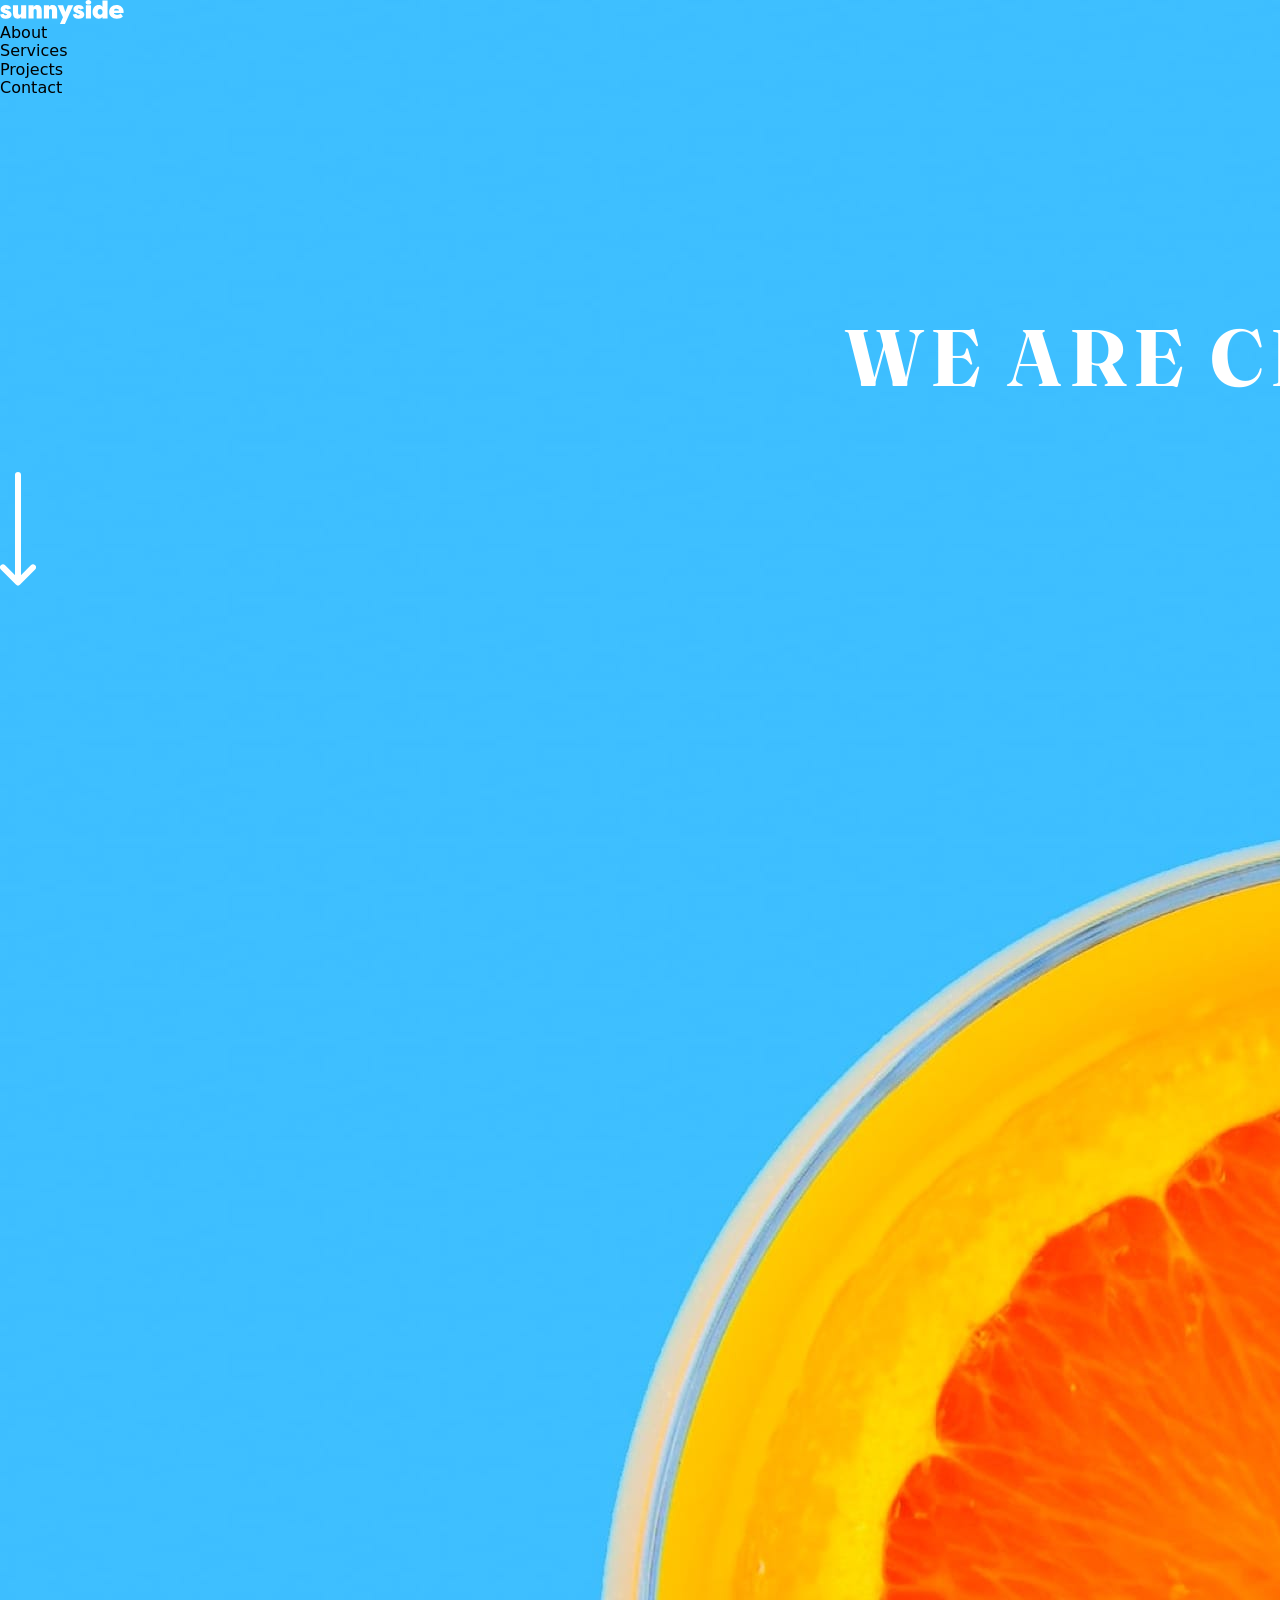
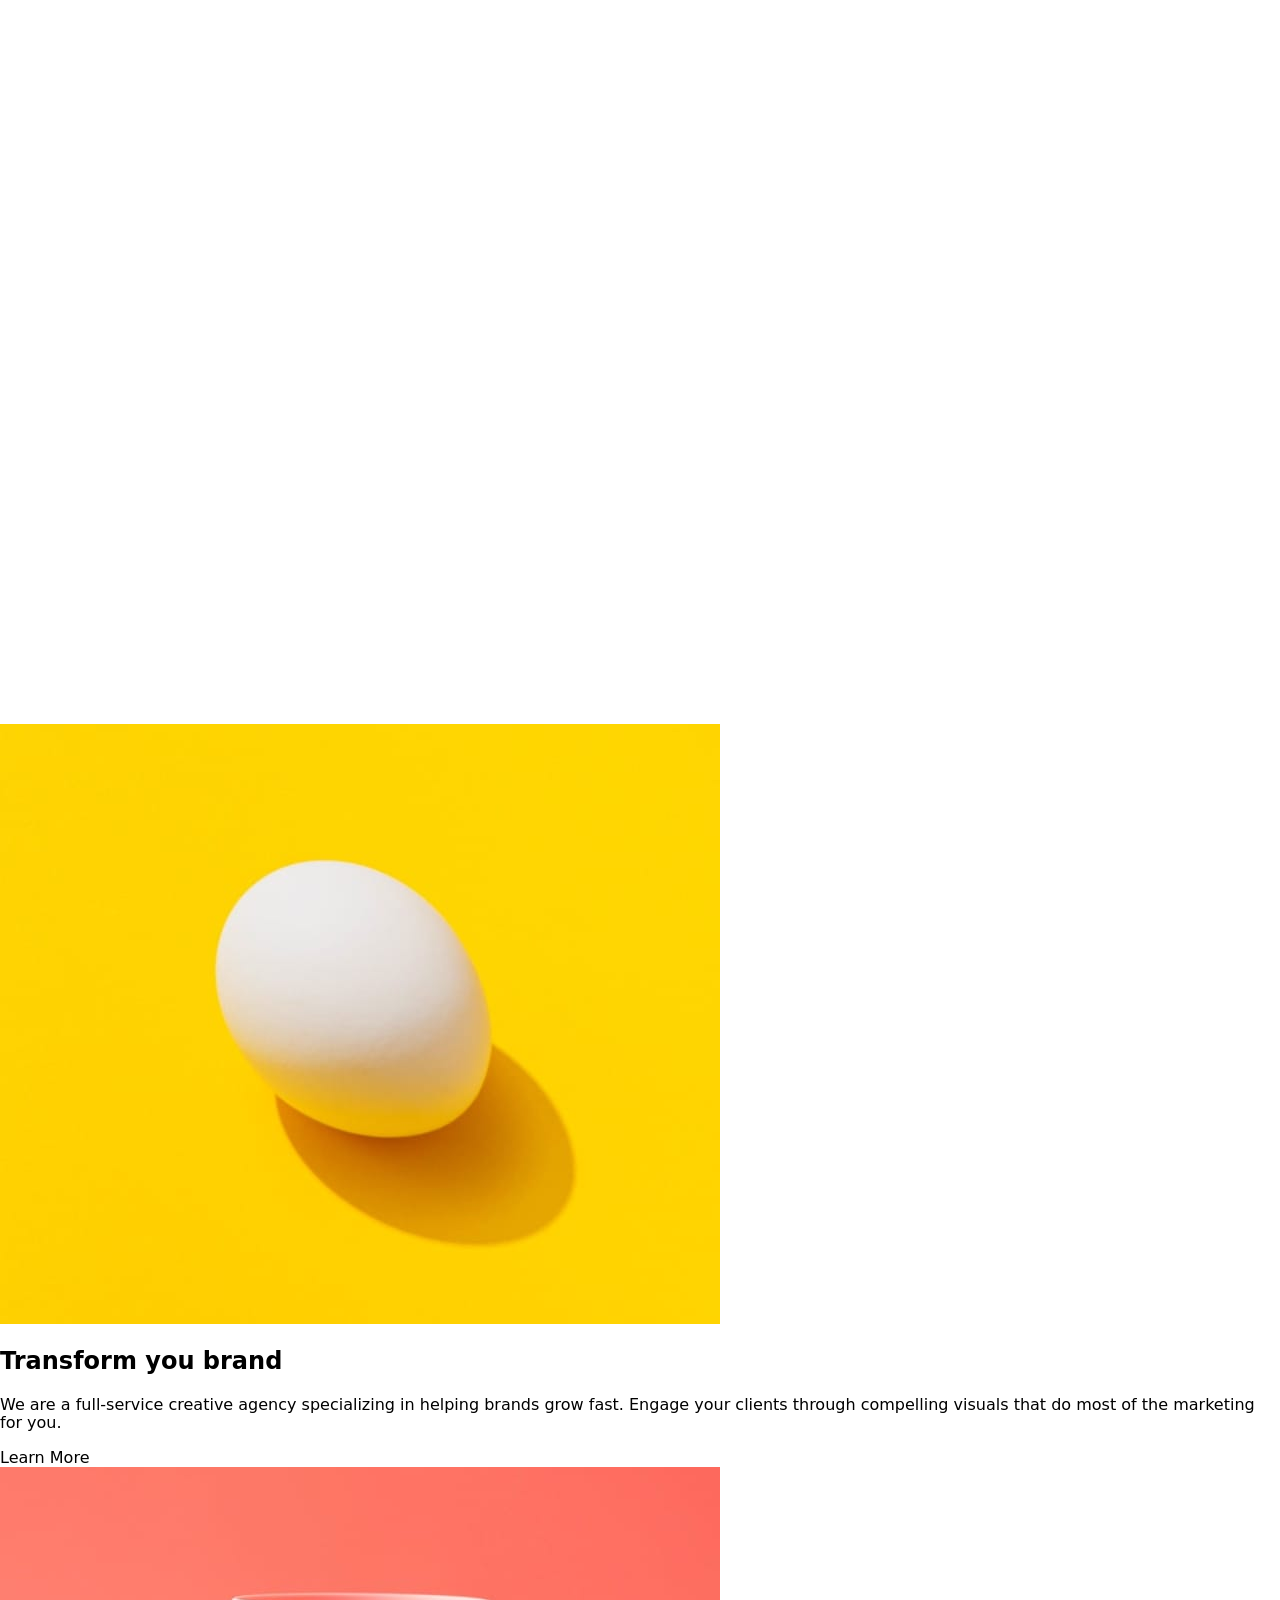
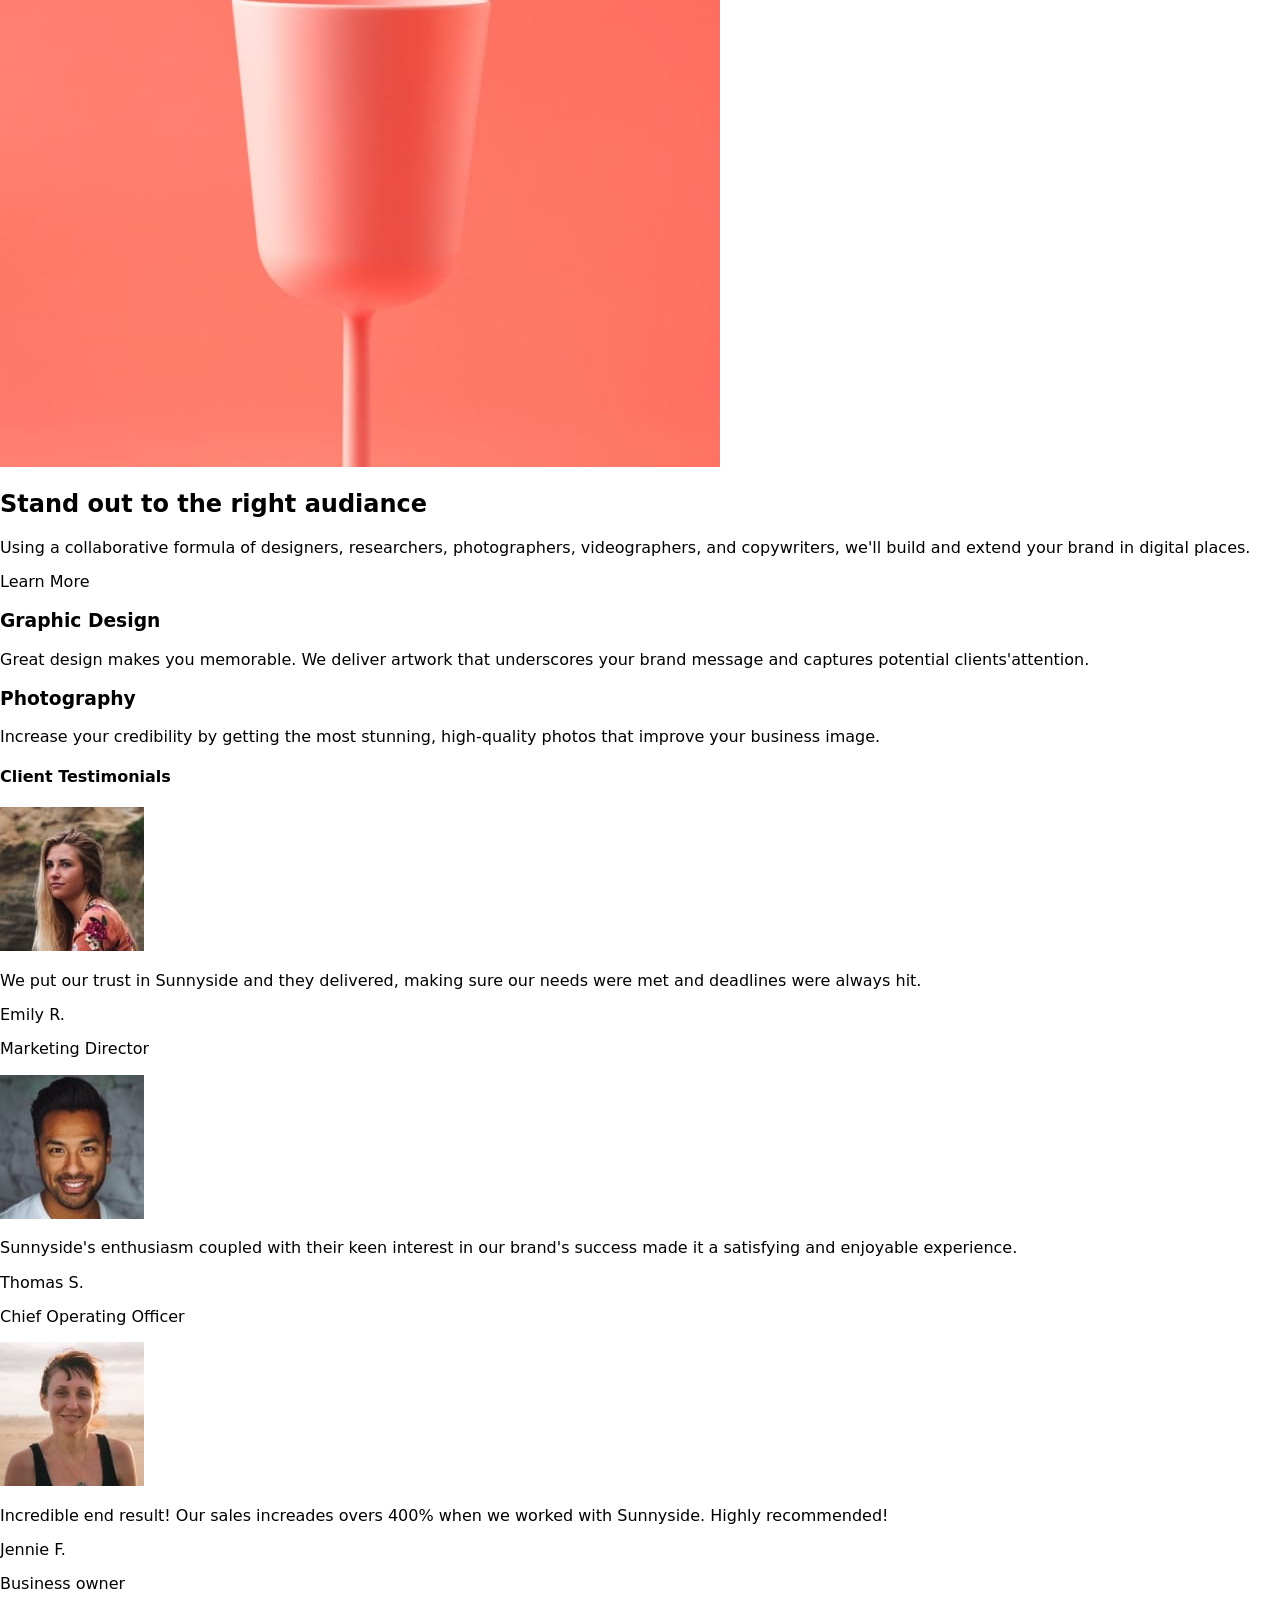
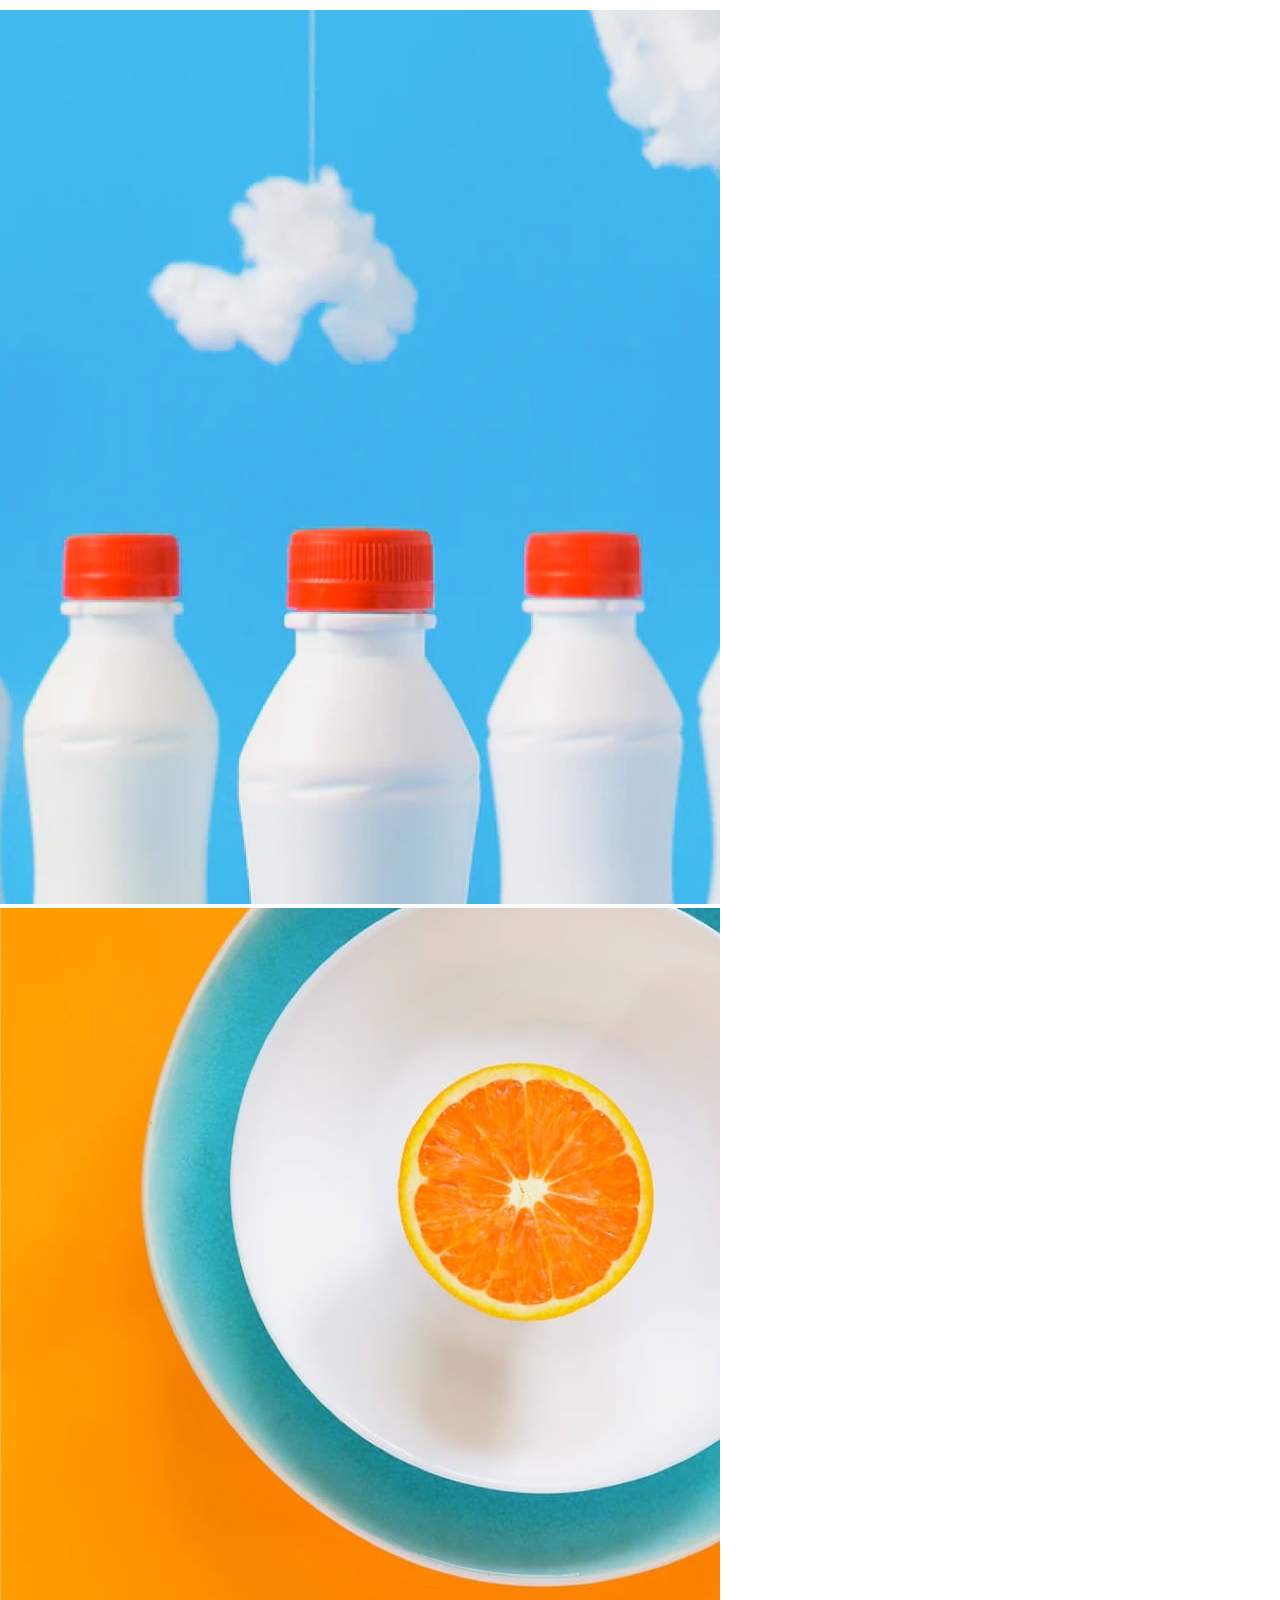
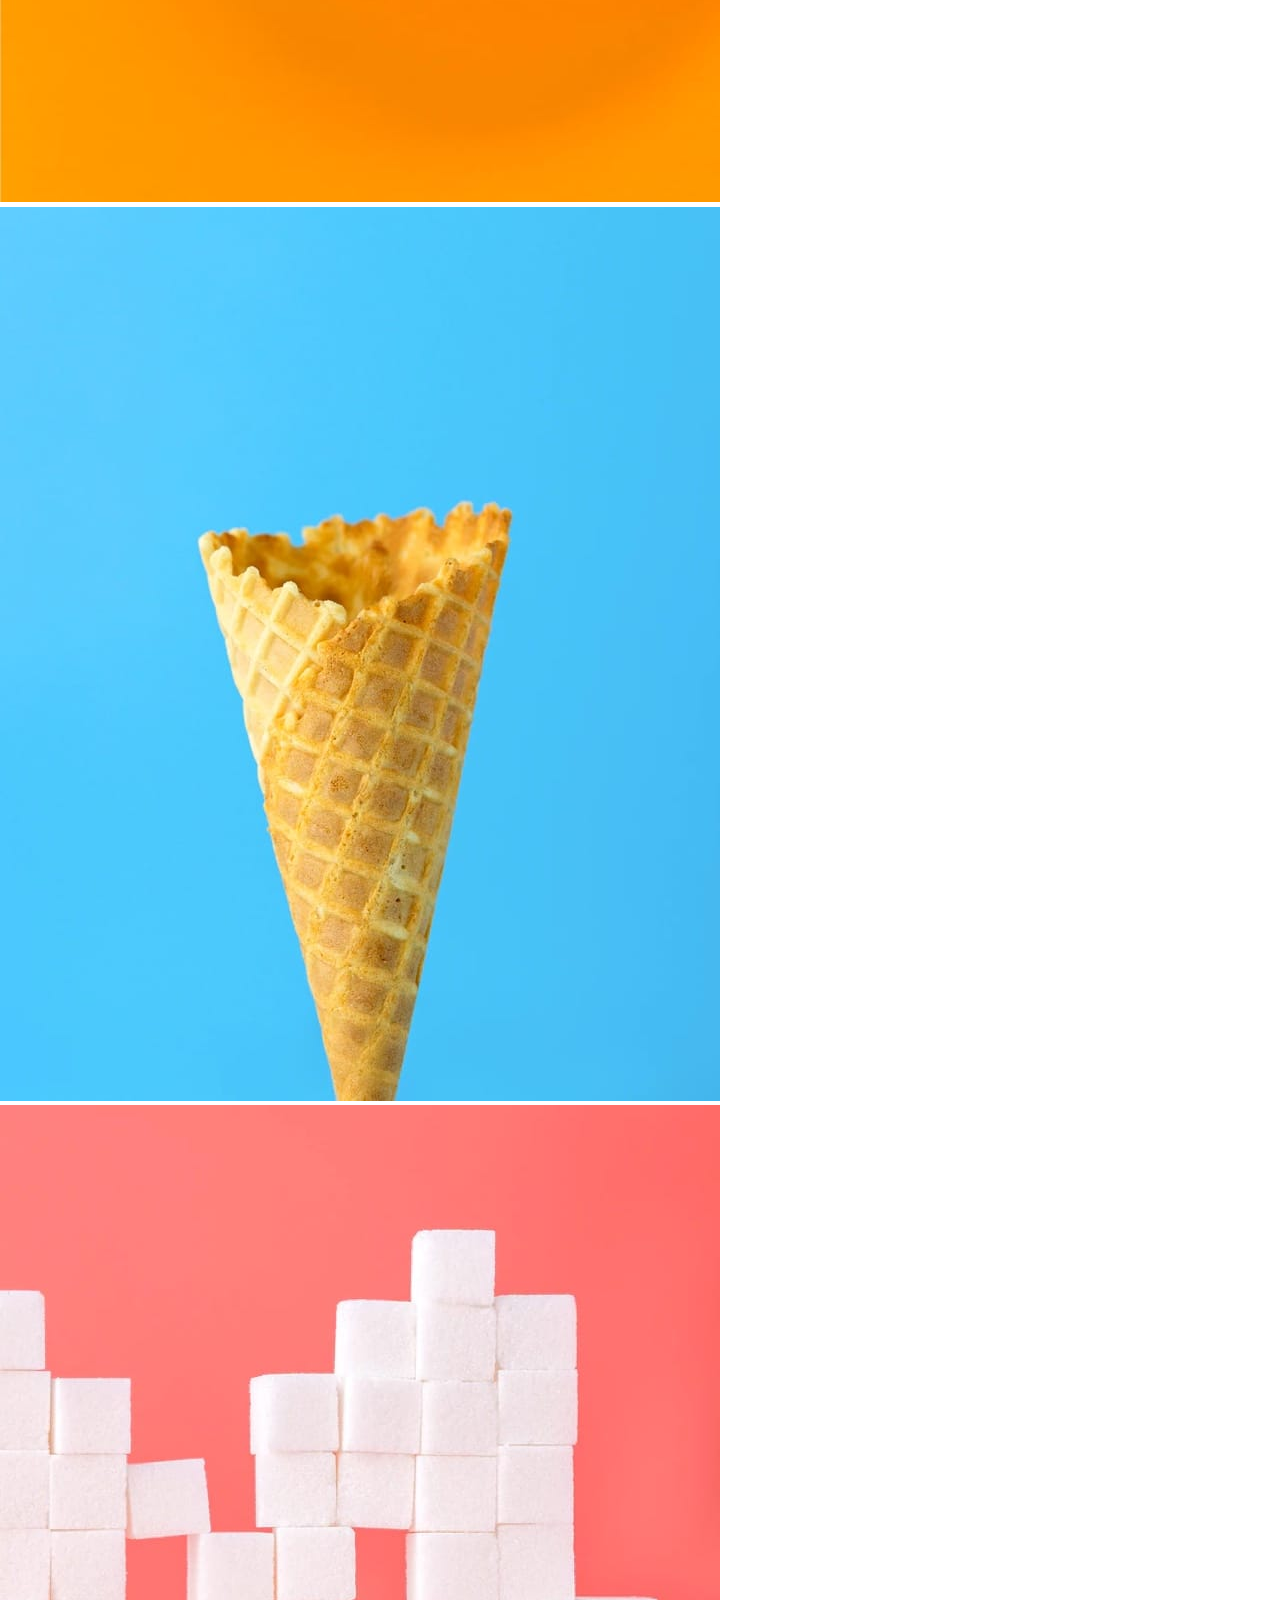
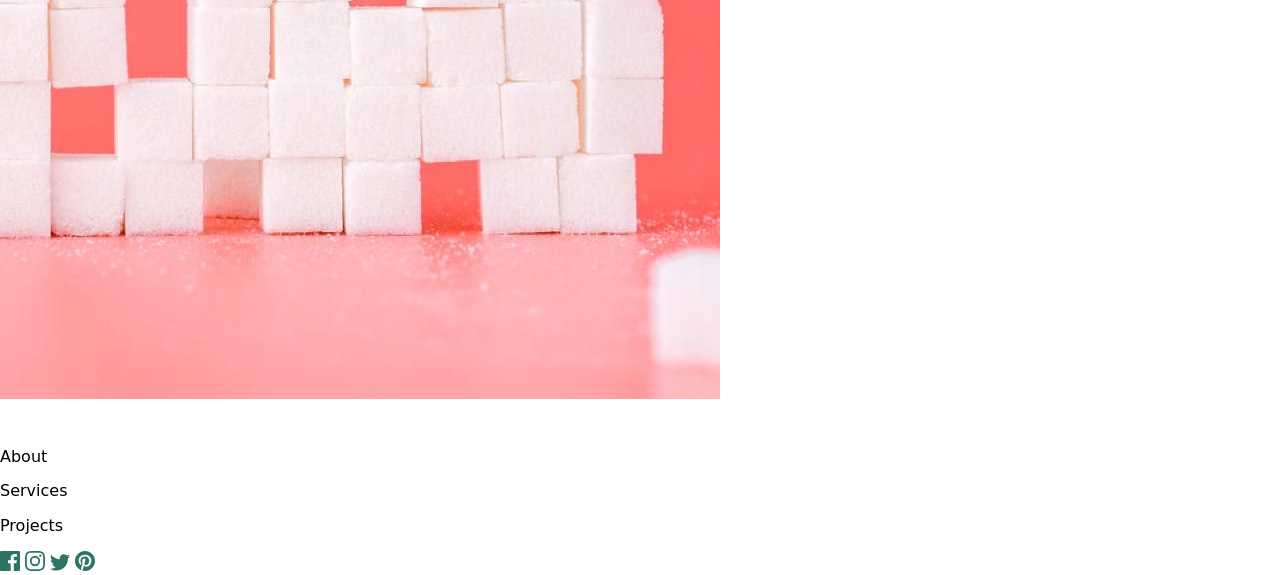
==== sunnyside.html @ bbc5a6a0 "pulling my hair" ====
<!DOCTYPE html>
<html lang="en">
    <head>
        <meta charset="UTF-8">
        <meta name="viewport" content="width=device-width, initial-scale=1.0">
        <title>Sunnyside-Agency</title>
        <link rel="stylesheet" type="text/css" href="/assets/style/scss/style.css">
        <style>
            @import url('https://fonts.googleapis.com/css2?family=Barlow&family=Fraunces:opsz,wght@9..144,900&display=swap');
        </style>  
    </head>
    <body>
        <header>
            <section class="nav">
                <article class="navbar">
                    <img class="brand" src="/ressources/images/logo.svg" alt="brand logo">
                    <div class="burgermenu">
                        <div class="about">About</div>
                        <div class="services">Services</div>
                        <div class="projects">Projects</div>
                        <div class="contact">Contact</div>
                    </div>
                </article>
            </section>
            <section class="intro">
                <h1 class="title">We are creatives</h1>
                <img class="arrow" src="/ressources/images/icons/icon-arrow-down.svg">
            </section>
        </header>
        <section class="informations">
            <article class="egg">
                <img src="/ressources/images/photos/image-transform.jpg">
            </article>
            <article class="transform">
                <h2>Transform you brand</h2>
                <p class="explain">
                    We are a full-service creative agency specializing in helping brands grow fast. Engage your clients through compelling visuals that do most of the marketing for you.
                </p>
                <article class="Learn">Learn More</article>
            </article>
            <article class="glass">
                <img src="/ressources/images/photos/image-stand-out.jpg">
            </article>
            <article class="stand-out">
                <h2>Stand out to the right audiance</h2>
                <p class="explain">
                    Using a collaborative formula of designers, researchers, photographers, videographers, and copywriters, we'll build and extend your brand in digital places.
                </p>
                <article class="Learn">Learn More</article>
            </article>
            <article class="Graphic">
                <h3>Graphic Design</h3>
                <p class="info">
                    Great design makes you memorable. We deliver artwork that underscores your brand message and captures potential clients'attention.
                </p>
            </article>
            <article class="photography">
                <h3>Photography</h3>
                <p class="info">
                    Increase your credibility by getting the most stunning, high-quality photos that improve your business image.
                </p>
            </article>
        </section>
        <section class="testimonials">
            <h4>Client Testimonials</h4>
            <article class="people">
                <article class="Emily">
                    <img src="/ressources/images/people/image-emily.jpg">
                    <p class="review">
                        We put our trust in Sunnyside and they delivered, making sure our needs were met and deadlines were always hit.
                    </p>
                    <p class="name">Emily R.</p>
                    <p class="job">Marketing Director</p>
                </article>
                <article class="Thomas">
                    <img src="/ressources/images/people/image-thomas.jpg">
                    <p class="review">
                        Sunnyside's enthusiasm coupled with their keen interest in our brand's success made it a satisfying and enjoyable experience.
                    </p>
                    <p class="name">Thomas S.</p>
                    <p class="job">Chief Operating Officer</p>
                </article>
                <article class="Jennie">
                    <img src="/ressources/images/people/image-jennie.jpg">
                    <p class="review">
                        Incredible end result! Our sales increades overs 400% when we worked with Sunnyside. Highly recommended!
                    </p>
                    <p class="name">Jennie F.</p>
                    <p class="job">Business owner</p>
                </article>
            </article>
        </section>
        <section class="images">
            <img src="/ressources/images/photos/image-gallery-milkbottles.jpg">
            <img src="/ressources/images/photos/image-gallery-orange.jpg">
            <img src="/ressources/images/photos/image-gallery-cone.jpg">
            <img src="/ressources/images/photos/image-gallery-sugarcubes.jpg">
        </section>
        <footer>
            <article class="brand-foot">
                <img class="brand" src="/ressources/images/logo.svg">
                <article class="infos-foot">
                    <p>About</p>
                    <p>Services</p>
                    <p>Projects</p>
                </article>
                <article class="social-media">
                    <img src="/ressources/images/icons/icon-facebook.svg">
                    <img src="/ressources/images/icons/icon-instagram.svg">
                    <img src="/ressources/images/icons/icon-twitter.svg">
                    <img src="/ressources/images/icons/icon-pinterest.svg">
                </article>
            </article>
        </footer>
    </body>
</html>
---- assets/style/scss/style.css ----
/*! modern-normalize v2.0.0 | MIT License | https://github.com/sindresorhus/modern-normalize */
/*
Document
========
*/
/**
Use a better box model (opinionated).
*/
@import url("https://fonts.googleapis.com/css2?family=Barlow&family=Fraunces:opsz,wght@9..144,900&display=swap");
*,
::before,
::after {
  box-sizing: border-box;
}

html {
  /* Improve consistency of default fonts in all browsers. (https://github.com/sindresorhus/modern-normalize/issues/3) */
  font-family: system-ui, "Segoe UI", Roboto, Helvetica, Arial, sans-serif, "Apple Color Emoji", "Segoe UI Emoji";
  line-height: 1.15; /* 1. Correct the line height in all browsers. */
  -webkit-text-size-adjust: 100%; /* 2. Prevent adjustments of font size after orientation changes in iOS. */
  -moz-tab-size: 4; /* 3. Use a more readable tab size (opinionated). */
  -o-tab-size: 4;
     tab-size: 4; /* 3 */
}

/*
Sections
========
*/
body {
  margin: 0; /* Remove the margin in all browsers. */
}

/*
Grouping content
================
*/
/**
1. Add the correct height in Firefox.
2. Correct the inheritance of border color in Firefox. (https://bugzilla.mozilla.org/show_bug.cgi?id=190655)
*/
hr {
  height: 0; /* 1 */
  color: inherit; /* 2 */
}

/*
Text-level semantics
====================
*/
/**
Add the correct text decoration in Chrome, Edge, and Safari.
*/
abbr[title] {
  -webkit-text-decoration: underline dotted;
          text-decoration: underline dotted;
}

/**
Add the correct font weight in Edge and Safari.
*/
b,
strong {
  font-weight: bolder;
}

/**
1. Improve consistency of default fonts in all browsers. (https://github.com/sindresorhus/modern-normalize/issues/3)
2. Correct the odd 'em' font sizing in all browsers.
*/
code,
kbd,
samp,
pre {
  font-family: ui-monospace, SFMono-Regular, Consolas, "Liberation Mono", Menlo, monospace; /* 1 */
  font-size: 1em; /* 2 */
}

/**
Add the correct font size in all browsers.
*/
small {
  font-size: 80%;
}

/**
Prevent 'sub' and 'sup' elements from affecting the line height in all browsers.
*/
sub,
sup {
  font-size: 75%;
  line-height: 0;
  position: relative;
  vertical-align: baseline;
}

sub {
  bottom: -0.25em;
}

sup {
  top: -0.5em;
}

/*
Tabular data
============
*/
/**
1. Remove text indentation from table contents in Chrome and Safari. (https://bugs.chromium.org/p/chromium/issues/detail?id=999088, https://bugs.webkit.org/show_bug.cgi?id=201297)
2. Correct table border color inheritance in Chrome and Safari. (https://bugs.chromium.org/p/chromium/issues/detail?id=935729, https://bugs.webkit.org/show_bug.cgi?id=195016)
*/
table {
  text-indent: 0; /* 1 */
  border-color: inherit; /* 2 */
}

/*
Forms
=====
*/
/**
1. Change the font styles in all browsers.
2. Remove the margin in Firefox and Safari.
*/
button,
input,
optgroup,
select,
textarea {
  font-family: inherit; /* 1 */
  font-size: 100%; /* 1 */
  line-height: 1.15; /* 1 */
  margin: 0; /* 2 */
}

/**
Remove the inheritance of text transform in Edge and Firefox.
*/
button,
select {
  text-transform: none;
}

/**
Correct the inability to style clickable types in iOS and Safari.
*/
button,
[type=button],
[type=reset],
[type=submit] {
  -webkit-appearance: button;
     -moz-appearance: button;
          appearance: button;
}

/**
Remove the inner border and padding in Firefox.
*/
::-moz-focus-inner {
  border-style: none;
  padding: 0;
}

/**
Restore the focus styles unset by the previous rule.
*/
:-moz-focusring {
  outline: 1px dotted ButtonText;
}

/**
Remove the additional ':invalid' styles in Firefox.
See: https://github.com/mozilla/gecko-dev/blob/2f9eacd9d3d995c937b4251a5557d95d494c9be1/layout/style/res/forms.css#L728-L737
*/
:-moz-ui-invalid {
  box-shadow: none;
}

/**
Remove the padding so developers are not caught out when they zero out 'fieldset' elements in all browsers.
*/
legend {
  padding: 0;
}

/**
Add the correct vertical alignment in Chrome and Firefox.
*/
progress {
  vertical-align: baseline;
}

/**
Correct the cursor style of increment and decrement buttons in Safari.
*/
::-webkit-inner-spin-button,
::-webkit-outer-spin-button {
  height: auto;
}

/**
1. Correct the odd appearance in Chrome and Safari.
2. Correct the outline style in Safari.
*/
[type=search] {
  -webkit-appearance: textfield;
     -moz-appearance: textfield;
          appearance: textfield; /* 1 */
  outline-offset: -2px; /* 2 */
}

/**
Remove the inner padding in Chrome and Safari on macOS.
*/
::-webkit-search-decoration {
  -webkit-appearance: none;
}

/**
1. Correct the inability to style clickable types in iOS and Safari.
2. Change font properties to 'inherit' in Safari.
*/
::-webkit-file-upload-button {
  -webkit-appearance: button; /* 1 */
  font: inherit; /* 2 */
}

/*
Interactive
===========
*/
/*
Add the correct display in Chrome and Safari.
*/
summary {
  display: list-item;
}

.title {
  font-family: "Fraunces", serif;
  color: #FFF;
  font-size: 80px;
  font-size: normal;
  text-transform: uppercase;
  padding-top: 144px;
  font-weight: 900p;
  text-align: center;
  letter-spacing: 6.25px;
  line-height: normal;
}

@media screen and (max-width: 768px) {
  header {
    background: url("/ressources/images/photos/image-header.jpg") no-repeat center bottom, #3DBEFF;
    background-size: 1450px;
    height: 1000px;
    width: 768px;
  }
  header .navbar {
    display: grid;
    grid-template-columns: auto auto;
  }
  header .navbar img.brand {
    width: 250px;
    height: auto;
    margin-top: 32px;
    padding-left: 24px;
  }
  header .arrow {
    padding-left: 45%;
    height: 200px;
  }
}
@media only screen and (min-width: 768px) and (max-width: 2560px) {
  header {
    background: url("/ressources/images/photos/image-header.jpg");
    background-size: auto;
    background-repeat: no-repeat;
    width: 2560px;
    height: 2324px;
  }
  header .nav {
    display: grid;
    grid-template-columns: auto auto;
  }
  header .nav .navbar {
    display: grid;
    grid-template-columns: auto auto auto auto au;
  }
}/*# sourceMappingURL=style.css.map */
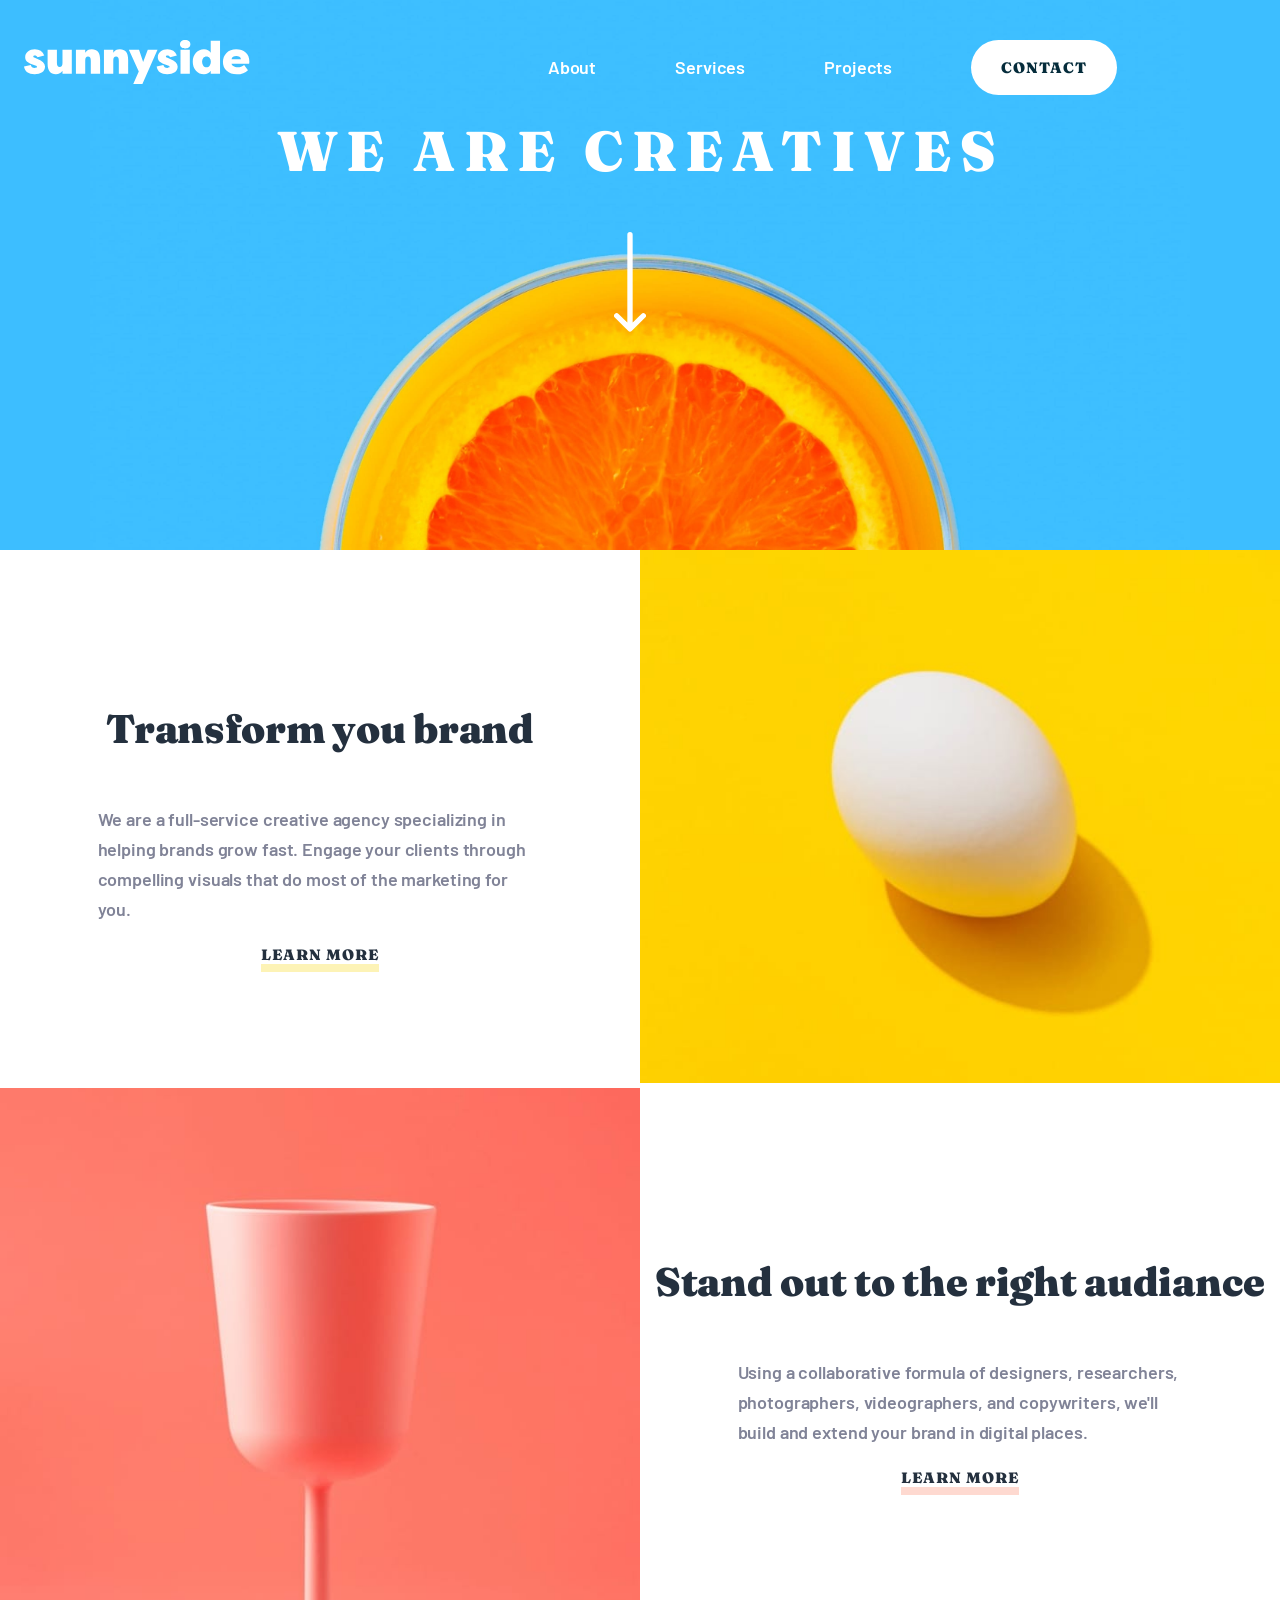
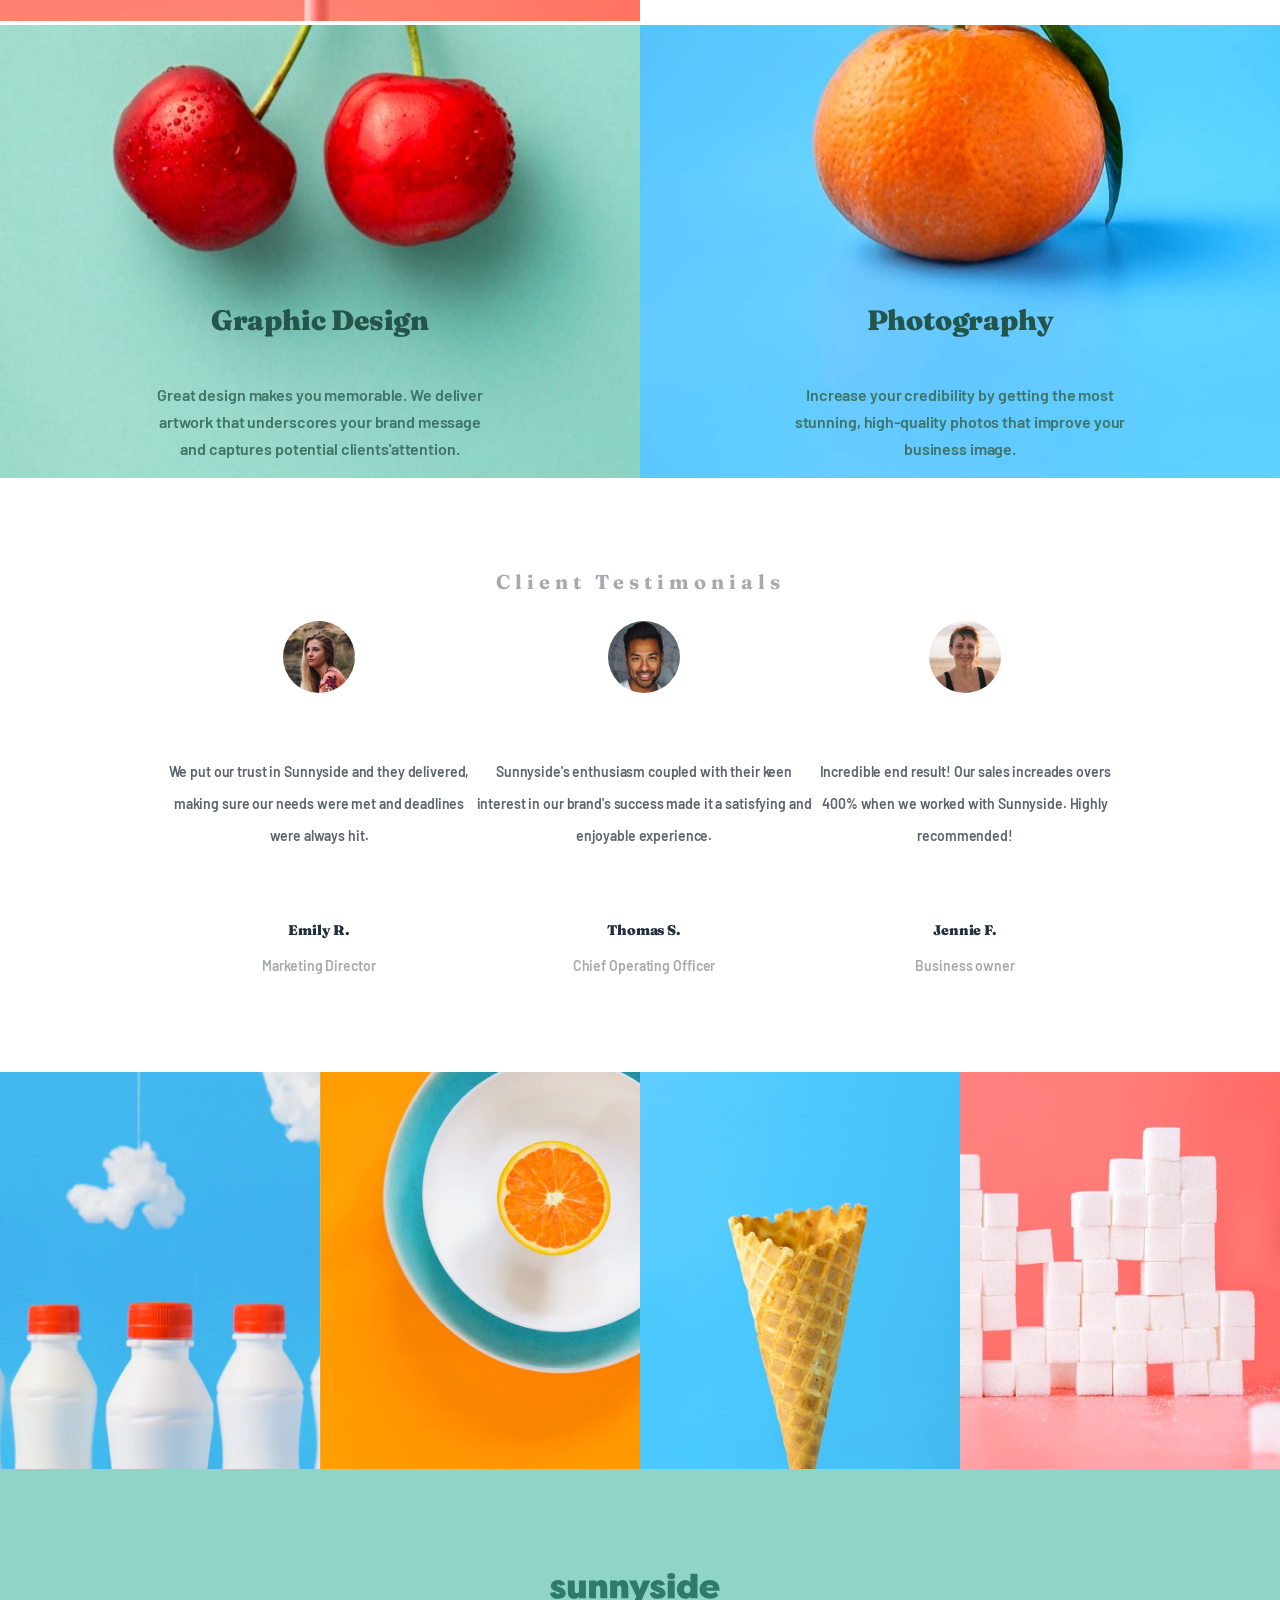
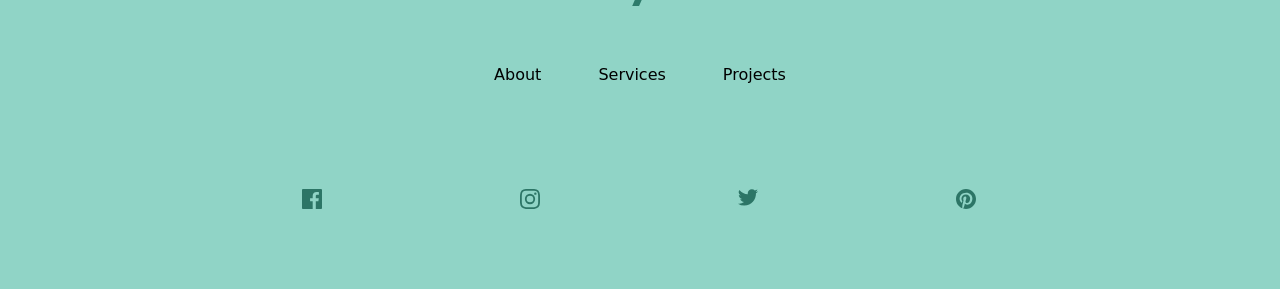
==== commit b648b8ff: "yolo" ====
--- a/sunnyside.html
+++ b/sunnyside.html
@@ -15,10 +15,10 @@
                 <article class="navbar">
                     <img class="brand" src="/ressources/images/logo.svg" alt="brand logo">
                     <div class="burgermenu">
-                        <div class="about">About</div>
-                        <div class="services">Services</div>
-                        <div class="projects">Projects</div>
-                        <div class="contact">Contact</div>
+                        <a href="#" class="menu">About</a>
+                        <a href="#" class="menu">Services</a>
+                        <a href="#" class="menu">Projects</a>
+                        <a href="#" class="menu_contact">Contact</a>
                     </div>
                 </article>
             </section>
@@ -29,43 +29,47 @@
         </header>
         <section class="informations">
             <article class="egg">
-                <img src="/ressources/images/photos/image-transform.jpg">
+                <img src="/ressources/images/photos/image-transform.jpg" width="100%">
             </article>
             <article class="transform">
                 <h2>Transform you brand</h2>
                 <p class="explain">
                     We are a full-service creative agency specializing in helping brands grow fast. Engage your clients through compelling visuals that do most of the marketing for you.
                 </p>
-                <article class="Learn">Learn More</article>
+                <a class="Learn-yellow" href="#">Learn More</a>
             </article>
             <article class="glass">
-                <img src="/ressources/images/photos/image-stand-out.jpg">
+                <img src="/ressources/images/photos/image-stand-out.jpg" width="100%">
             </article>
             <article class="stand-out">
                 <h2>Stand out to the right audiance</h2>
                 <p class="explain">
                     Using a collaborative formula of designers, researchers, photographers, videographers, and copywriters, we'll build and extend your brand in digital places.
                 </p>
-                <article class="Learn">Learn More</article>
+                <a class="Learn-pink" href="#">Learn More</a>
             </article>
             <article class="Graphic">
-                <h3>Graphic Design</h3>
-                <p class="info">
-                    Great design makes you memorable. We deliver artwork that underscores your brand message and captures potential clients'attention.
-                </p>
+                <div class="graphic">
+                    <h3 class="design">Graphic Design</h3>
+                    <p class="info">
+                        Great design makes you memorable. We deliver artwork that underscores your brand message and captures potential clients'attention.
+                    </p>
+                </div>
             </article>
             <article class="photography">
-                <h3>Photography</h3>
-                <p class="info">
-                    Increase your credibility by getting the most stunning, high-quality photos that improve your business image.
-                </p>
+                <div class="pics">
+                    <h3 class="photo">Photography</h3>
+                    <p class="info">
+                        Increase your credibility by getting the most stunning, high-quality photos that improve your business image.
+                    </p>
+                </div>
             </article>
         </section>
         <section class="testimonials">
             <h4>Client Testimonials</h4>
-            <article class="people">
+            <div class="people">
                 <article class="Emily">
-                    <img src="/ressources/images/people/image-emily.jpg">
+                    <img class="faces" src="/ressources/images/people/image-emily.jpg">
                     <p class="review">
                         We put our trust in Sunnyside and they delivered, making sure our needs were met and deadlines were always hit.
                     </p>
@@ -73,7 +77,7 @@
                     <p class="job">Marketing Director</p>
                 </article>
                 <article class="Thomas">
-                    <img src="/ressources/images/people/image-thomas.jpg">
+                    <img class="faces" src="/ressources/images/people/image-thomas.jpg">
                     <p class="review">
                         Sunnyside's enthusiasm coupled with their keen interest in our brand's success made it a satisfying and enjoyable experience.
                     </p>
@@ -81,34 +85,38 @@
                     <p class="job">Chief Operating Officer</p>
                 </article>
                 <article class="Jennie">
-                    <img src="/ressources/images/people/image-jennie.jpg">
+                    <img class="faces" src="/ressources/images/people/image-jennie.jpg">
                     <p class="review">
                         Incredible end result! Our sales increades overs 400% when we worked with Sunnyside. Highly recommended!
                     </p>
                     <p class="name">Jennie F.</p>
                     <p class="job">Business owner</p>
                 </article>
-            </article>
+            </div>
         </section>
         <section class="images">
-            <img src="/ressources/images/photos/image-gallery-milkbottles.jpg">
-            <img src="/ressources/images/photos/image-gallery-orange.jpg">
-            <img src="/ressources/images/photos/image-gallery-cone.jpg">
-            <img src="/ressources/images/photos/image-gallery-sugarcubes.jpg">
+            <img class="milk" src="/ressources/images/photos/image-gallery-milkbottles.jpg">
+            <img class="orange" src="/ressources/images/photos/image-gallery-orange.jpg">
+            <img class="cone" src="/ressources/images/photos/image-gallery-cone.jpg">
+            <img class="sugar" src="/ressources/images/photos/image-gallery-sugarcubes.jpg">
         </section>
         <footer>
             <article class="brand-foot">
                 <img class="brand" src="/ressources/images/logo.svg">
                 <article class="infos-foot">
-                    <p>About</p>
-                    <p>Services</p>
-                    <p>Projects</p>
+                    <div class="elements">
+                        <p class="abt">About</p>
+                        <p class="serv">Services</p>
+                        <p class="pjt">Projects</p>
+                    </div>
                 </article>
                 <article class="social-media">
-                    <img src="/ressources/images/icons/icon-facebook.svg">
-                    <img src="/ressources/images/icons/icon-instagram.svg">
-                    <img src="/ressources/images/icons/icon-twitter.svg">
-                    <img src="/ressources/images/icons/icon-pinterest.svg">
+                    <div class="logos">
+                        <img class="fb" src="/ressources/images/icons/icon-facebook.svg">
+                        <img class="ig" src="/ressources/images/icons/icon-instagram.svg">
+                        <img class="tw" src="/ressources/images/icons/icon-twitter.svg">
+                        <img class="pt" src="/ressources/images/icons/icon-pinterest.svg">
+                    </div>
                 </article>
             </article>
         </footer>
--- a/assets/style/scss/style.css
+++ b/assets/style/scss/style.css
@@ -237,29 +237,349 @@
   display: list-item;
 }
 
-.title {
-  font-family: "Fraunces", serif;
-  color: #FFF;
-  font-size: 80px;
-  font-size: normal;
-  text-transform: uppercase;
-  padding-top: 144px;
-  font-weight: 900p;
-  text-align: center;
-  letter-spacing: 6.25px;
-  line-height: normal;
-}
-
+@media screen and (max-width: 768px) {
+  .title {
+    font-family: "Fraunces", serif;
+    color: #FFF;
+    font-size: 80px;
+    font-size: normal;
+    text-transform: uppercase;
+    padding-top: 144px;
+    font-weight: 900p;
+    text-align: center;
+    letter-spacing: 6.25px;
+    line-height: normal;
+  }
+  h2 {
+    font-family: "Fraunces", serif;
+    color: black;
+    text-align: center;
+    font-size: 32px;
+    font-style: normal;
+    font-weight: 900;
+    line-height: normal;
+    letter-spacing: -0.229px;
+    width: 327px;
+  }
+  .explain {
+    color: #808397;
+    text-align: center;
+    font-family: "Barlow";
+    font-size: 18px;
+    font-size: normal;
+    font-weight: 600;
+    line-height: 30px;
+    letter-spacing: -0.129px;
+    width: 327px;
+  }
+  .Learn-pink {
+    color: #24303E;
+    font-family: "Fraunces", serif;
+    font-size: 15px;
+    font-style: normal;
+    font-weight: 900;
+    line-height: 25px; /* 166.667% */
+    letter-spacing: 1px;
+    text-transform: uppercase;
+    text-decoration: underline;
+    text-decoration-color: #FED9D0;
+    text-decoration-thickness: 8px;
+  }
+  .Learn-pink:hover {
+    text-transform: uppercase;
+    text-decoration: underline;
+    text-decoration-color: #FE7766;
+    text-decoration-thickness: 8px;
+  }
+  .Learn-yellow {
+    color: #24303E;
+    font-family: "Fraunces", serif;
+    font-size: 15px;
+    font-style: normal;
+    font-weight: 900;
+    line-height: 25px; /* 166.667% */
+    letter-spacing: 1px;
+    text-transform: uppercase;
+    text-decoration: underline;
+    text-decoration-color: #FDF3B6;
+    text-decoration-thickness: 8px;
+  }
+  .Learn-yellow:hover {
+    text-transform: uppercase;
+    text-decoration: underline;
+    text-decoration-color: #FAD400;
+    text-decoration-thickness: 8px;
+  }
+  Graphic h3 {
+    color: #24554A;
+    text-align: center;
+    font-family: "Fraunces", serif;
+    font-size: 28px;
+    font-style: normal;
+    font-weight: 900;
+    line-height: normal;
+    letter-spacing: -0.2px;
+  }
+  Graphic p.info {
+    color: #24554A;
+    text-align: center;
+    font-family: "Barlow";
+    font-size: 16px;
+    font-style: normal;
+    font-weight: 600;
+    line-height: 27px; /* 168.75% */
+    letter-spacing: -0.114px;
+  }
+  .photography h3 {
+    color: #052C3B;
+    text-align: center;
+    font-family: "Fraunces", serif;
+    font-size: 28px;
+    font-style: normal;
+    font-weight: 900;
+    line-height: normal;
+    letter-spacing: -0.2px;
+  }
+  .photography p.info {
+    color: #24554A;
+    text-align: center;
+    font-family: "Barlow";
+    font-size: 16px;
+    font-style: normal;
+    font-weight: 600;
+    line-height: 27px; /* 168.75% */
+    letter-spacing: -0.114px;
+  }
+  h4 {
+    color: #A7AAAD;
+    text-align: center;
+    font-family: "Fraunces", serif;
+    font-size: 24px;
+    font-style: normal;
+    font-weight: 900;
+    line-height: normal;
+    letter-spacing: 4px;
+  }
+  .review {
+    color: #5B636D;
+    text-align: center;
+    font-family: "Barlow";
+    font-size: 18px;
+    font-style: normal;
+    font-weight: 600;
+    line-height: 32px; /* 177.778% */
+    letter-spacing: -0.129px;
+  }
+  .name {
+    color: #24303E;
+    text-align: center;
+    font-family: "Fraunces", serif;
+    font-size: 18px;
+    font-style: normal;
+    font-weight: 900;
+    line-height: normal;
+    letter-spacing: -0.129px;
+  }
+  .job {
+    color: #A7AAAD;
+    text-align: center;
+    font-family: "Barlow";
+    font-size: 14px;
+    font-style: normal;
+    font-weight: 600;
+    line-height: 25px; /* 178.571% */
+    letter-spacing: -0.1px;
+  }
+  .elements {
+    color: #458D7E;
+    font-family: Barlow;
+    font-size: 18px;
+    font-style: normal;
+    font-weight: 600;
+    line-height: 25px; /* 138.889% */
+    letter-spacing: -0.129px;
+  }
+}
+@media only screen and (min-width: 768px) and (max-width: 2560px) {
+  .title {
+    color: #FFF;
+    text-align: center;
+    font-family: "Fraunces";
+    font-size: 56px;
+    font-style: normal;
+    font-weight: 900;
+    line-height: normal;
+    letter-spacing: 8.75px;
+    text-transform: uppercase;
+  }
+  .menu {
+    color: #FFF;
+    font-family: "Barlow";
+    font-size: 18px;
+    font-style: normal;
+    font-weight: 600;
+    line-height: 25px; /* 138.889% */
+    letter-spacing: -0.129px;
+    text-decoration: none;
+  }
+  .menu_contact {
+    background-color: white;
+    color: #052C3B;
+    text-decoration: none;
+    border-radius: 50px;
+    padding: 15px 30px 15px 30px;
+    font-family: "Fraunces";
+    font-size: 15px;
+    font-style: normal;
+    font-weight: 900;
+    line-height: 25px; /* 166.667% */
+    letter-spacing: 1px;
+    text-transform: uppercase;
+  }
+  .menu_contact:hover {
+    border-radius: 28px;
+    opacity: 0.2537;
+    background: #FFF;
+    color: #FFF;
+    font-family: "Fraunces";
+    font-size: 15px;
+    font-style: normal;
+    font-weight: 700;
+    line-height: 25px; /* 166.667% */
+    letter-spacing: -0.107px;
+    text-transform: uppercase;
+  }
+  .informations h2 {
+    color: #24303E;
+    font-family: "Fraunces";
+    font-size: 40px;
+    font-style: normal;
+    font-weight: 900;
+    line-height: normal;
+    letter-spacing: -0.286px;
+  }
+  .informations .explain {
+    color: #808397;
+    font-family: "Barlow";
+    font-size: 18px;
+    font-style: normal;
+    font-weight: 600;
+    line-height: 30px; /* 166.667% */
+    letter-spacing: -0.129px;
+  }
+  .informations .Learn-pink {
+    color: #24303E;
+    font-family: "Fraunces", serif;
+    font-size: 15px;
+    font-style: normal;
+    font-weight: 900;
+    line-height: 25px; /* 166.667% */
+    letter-spacing: 1px;
+    text-transform: uppercase;
+    text-decoration: underline;
+    text-decoration-color: #FED9D0;
+    text-decoration-thickness: 8px;
+  }
+  .informations .Learn-pink:hover {
+    text-transform: uppercase;
+    text-decoration: underline;
+    text-decoration-color: #FE7766;
+    text-decoration-thickness: 8px;
+  }
+  .informations .Learn-yellow {
+    color: #24303E;
+    font-family: "Fraunces", serif;
+    font-size: 15px;
+    font-style: normal;
+    font-weight: 900;
+    line-height: 25px; /* 166.667% */
+    letter-spacing: 1px;
+    text-transform: uppercase;
+    text-decoration: underline;
+    text-decoration-color: #FDF3B6;
+    text-decoration-thickness: 8px;
+  }
+  .informations .Learn-yellow:hover {
+    text-transform: uppercase;
+    text-decoration: underline;
+    text-decoration-color: #FAD400;
+    text-decoration-thickness: 8px;
+  }
+  h3 {
+    color: #24554A;
+    text-align: center;
+    font-family: "Fraunces";
+    font-size: 28px;
+    font-style: normal;
+    font-weight: 900;
+    line-height: normal;
+    letter-spacing: -0.2px;
+  }
+  .info {
+    color: #3E7467;
+    text-align: center;
+    font-family: "Barlow";
+    font-size: 16px;
+    font-style: normal;
+    font-weight: 600;
+    line-height: 27px; /* 168.75% */
+    letter-spacing: -0.114px;
+  }
+  .testimonials {
+    color: #A7AAAD;
+    text-align: center;
+    font-family: "Fraunces";
+    font-size: 20px;
+    font-style: normal;
+    font-weight: 900;
+    line-height: normal;
+    letter-spacing: 5px;
+  }
+  .review {
+    color: #5B636D;
+    text-align: center;
+    font-family: "Barlow";
+    font-size: 14px;
+    font-style: normal;
+    font-weight: 600;
+    line-height: 32px; /* 177.778% */
+    letter-spacing: -0.129px;
+    margin-bottom: 69px;
+    margin-top: 58px;
+  }
+  .name {
+    color: #24303E;
+    text-align: center;
+    font-family: "Fraunces";
+    font-size: 14px;
+    font-style: normal;
+    font-weight: 900;
+    line-height: normal;
+    letter-spacing: -0.129px;
+  }
+  .job {
+    color: #A7AAAD;
+    text-align: center;
+    font-family: Barlow;
+    font-size: 14px;
+    font-style: normal;
+    font-weight: 600;
+    line-height: 25px; /* 178.571% */
+    letter-spacing: -0.1px;
+  }
+}
 @media screen and (max-width: 768px) {
   header {
     background: url("/ressources/images/photos/image-header.jpg") no-repeat center bottom, #3DBEFF;
     background-size: 1450px;
-    height: 1000px;
-    width: 768px;
+    max-height: 1000px;
+    max-width: 768px;
   }
   header .navbar {
     display: grid;
     grid-template-columns: auto auto;
+    -moz-column-gap: 300px;
+         column-gap: 300px;
   }
   header .navbar img.brand {
     width: 250px;
@@ -274,11 +594,9 @@
 }
 @media only screen and (min-width: 768px) and (max-width: 2560px) {
   header {
-    background: url("/ressources/images/photos/image-header.jpg");
-    background-size: auto;
-    background-repeat: no-repeat;
-    width: 2560px;
-    height: 2324px;
+    background: url("/ressources/images/photos/image-header.jpg") no-repeat center bottom, #3DBEFF;
+    background-size: 1100px;
+    height: 550px;
   }
   header .nav {
     display: grid;
@@ -286,6 +604,313 @@
   }
   header .nav .navbar {
     display: grid;
-    grid-template-columns: auto auto auto auto au;
+    grid-template-columns: auto auto;
+    display: grid;
+    grid-template-columns: auto auto;
+    -moz-column-gap: 350px;
+         column-gap: 350px;
+    height: 70px;
+  }
+  header .nav .navbar img.brand {
+    width: 250px;
+    height: auto;
+    margin-top: 40px;
+    padding-left: 24px;
+  }
+  header .nav .navbar .burgermenu {
+    display: grid;
+    grid-template-columns: auto auto auto auto;
+    width: 250px;
+    height: 70px;
+    margin-top: 32px;
+    justify-content: center;
+    align-items: center;
+    gap: 79px;
+  }
+  header .arrow {
+    padding-left: 48%;
+    height: 100px;
+  }
+}
+@media screen and (max-width: 768px) {
+  .informations {
+    display: flex;
+    flex-direction: column;
+  }
+  .informations .egg {
+    display: flex;
+    align-items: center;
+    justify-content: center;
+    background-color: #FFD300;
+  }
+  .informations .transform {
+    height: 600px;
+    display: flex;
+    flex-direction: column;
+    align-items: center;
+    justify-content: center;
+  }
+  .informations .glass {
+    display: flex;
+    align-items: center;
+    justify-content: center;
+  }
+  .informations .stand-out {
+    height: 600px;
+    display: flex;
+    flex-direction: column;
+    align-items: center;
+    justify-content: center;
+  }
+  .informations .Graphic {
+    background: url("/ressources/images/photos/image-graphic-design.jpg") no-repeat center;
+    background-size: 1300px;
+    height: 1000px;
+    display: flex;
+    justify-content: center;
+    align-items: center;
+  }
+  .informations .Graphic .graphic {
+    display: flex;
+    width: 350px;
+    flex-direction: column;
+    margin-top: 600px;
+    justify-content: center;
+    align-items: center;
+    margin-bottom: 10px;
+  }
+  .informations .photography {
+    background: url("/ressources/images/photos/image-photography.jpg") no-repeat center;
+    background-size: 1200px;
+    height: 1000px;
+    display: flex;
+    justify-content: center;
+    align-items: center;
+  }
+  .informations .photography .pics {
+    display: flex;
+    width: 350px;
+    flex-direction: column;
+    margin-top: 600px;
+    margin-bottom: 10px;
+  }
+}
+@media only screen and (min-width: 768px) and (max-width: 2560px) {
+  .informations {
+    display: grid;
+    grid-template-columns: auto auto;
+    grid-template-rows: auto auto auto;
+  }
+  .informations .transform {
+    display: flex;
+    flex-direction: column;
+    align-items: center;
+    justify-content: center;
+    order: -1;
+  }
+  .informations .transform .explain {
+    display: flex;
+    flex-direction: column;
+    justify-content: center;
+    align-items: center;
+    width: 445px;
+  }
+  .informations .stand-out {
+    display: flex;
+    flex-direction: column;
+    align-items: center;
+    justify-content: center;
+  }
+  .informations .stand-out .explain {
+    display: flex;
+    flex-direction: column;
+    justify-content: center;
+    align-items: center;
+    width: 445px;
+  }
+  .informations .Graphic {
+    background: url("/ressources/images/photos/image-graphic-design.jpg") no-repeat center;
+    display: flex;
+    justify-content: center;
+    align-items: center;
+  }
+  .informations .Graphic .graphic {
+    display: flex;
+    flex-direction: column;
+    justify-content: center;
+    align-items: center;
+    margin-top: 250px;
+    width: 339px;
+  }
+  .informations .photography {
+    background: url("/ressources/images/photos/image-photography.jpg") no-repeat center;
+    display: flex;
+    justify-content: center;
+    align-items: center;
+  }
+  .informations .photography .pics {
+    display: flex;
+    flex-direction: column;
+    justify-content: center;
+    align-items: center;
+    margin-top: 250px;
+    width: 339px;
+  }
+}
+@media screen and (max-width: 768px) {
+  .testimonials {
+    margin-top: 64px;
+    margin-bottom: 64px;
+    display: flex;
+    flex-direction: column;
+    gap: 64px;
+    max-width: 768px;
+  }
+  .testimonials .people {
+    display: flex;
+    flex-direction: column;
+    justify-content: center;
+    align-items: center;
+    gap: 64px;
+  }
+  .testimonials .people .faces {
+    border-radius: 50%;
+    width: 72px;
+    height: 72px;
+    margin-left: 40%;
+  }
+  .testimonials .people .review {
+    justify-content: center;
+    align-items: center;
+    width: 327px;
+    padding-top: 25px;
+    padding-bottom: 25px;
+  }
+}
+@media only screen and (min-width: 768px) and (max-width: 2560px) {
+  .testimonials {
+    margin-top: 64px;
+    margin-bottom: 64px;
+    display: flex;
+    flex-direction: column;
+    margin-left: 165px;
+    margin-right: 165px;
+    margin-bottom: 80px;
+  }
+  .testimonials .people {
+    display: flex;
+    flex-direction: row;
+    justify-content: center;
+    align-items: center;
+  }
+  .testimonials .people .faces {
+    border-radius: 50%;
+    width: 72px;
+    height: 72px;
+  }
+}
+@media screen and (max-width: 768px) {
+  .images {
+    display: grid;
+    grid-template-columns: auto auto;
+    max-width: 768px;
+  }
+  .images .milk {
+    width: 100%;
+    float: left;
+  }
+  .images .orange {
+    width: 100%;
+    float: right;
+  }
+  .images .cone {
+    width: 100%;
+    float: left;
+  }
+  .images .sugar {
+    width: 100%;
+    float: right;
+  }
+}
+@media only screen and (min-width: 768px) and (max-width: 2560px) {
+  .images {
+    display: flex;
+    flex-direction: row;
+    flex-wrap: wrap;
+  }
+  .images .milk {
+    width: 25%;
+    height: 25%;
+  }
+  .images .orange {
+    width: 25%;
+    height: 25%;
+  }
+  .images .cone {
+    width: 25%;
+    height: 25%;
+  }
+  .images .sugar {
+    width: 25%;
+    height: 25%;
+  }
+}
+@media screen and (max-width: 768px) {
+  footer {
+    background-color: #90D4C6;
+    max-height: 450px;
+  }
+  footer .brand {
+    margin-top: 104px;
+    margin-left: 36%;
+    filter: invert(63%) sepia(57%) saturate(387%) hue-rotate(118deg) brightness(98%) contrast(94%);
+    width: 170px;
+    height: 33px;
+    margin-bottom: 40px;
+  }
+  footer .infos-foot .elements {
+    display: grid;
+    grid-template-columns: auto auto auto;
+    justify-content: center;
+    align-items: center;
+    grid-gap: 57px;
+    margin-bottom: 88px;
+  }
+  footer .social-media .logos {
+    display: flex;
+    justify-content: space-evenly;
+    align-items: start;
+    margin-left: 104px;
+    margin-right: 106px;
+    padding-bottom: 80px;
+  }
+}
+@media only screen and (min-width: 768px) and (max-width: 2560px) {
+  footer {
+    background-color: #90D4C6;
+  }
+  footer .brand {
+    margin-top: 104px;
+    margin-left: 43%;
+    filter: invert(63%) sepia(57%) saturate(387%) hue-rotate(118deg) brightness(98%) contrast(94%);
+    width: 170px;
+    height: 33px;
+    margin-bottom: 40px;
+  }
+  footer .infos-foot .elements {
+    display: grid;
+    grid-template-columns: auto auto auto;
+    justify-content: center;
+    align-items: center;
+    grid-gap: 57px;
+    margin-bottom: 88px;
+  }
+  footer .social-media .logos {
+    display: flex;
+    justify-content: space-evenly;
+    align-items: start;
+    margin-left: 104px;
+    margin-right: 106px;
+    padding-bottom: 80px;
   }
 }/*# sourceMappingURL=style.css.map */
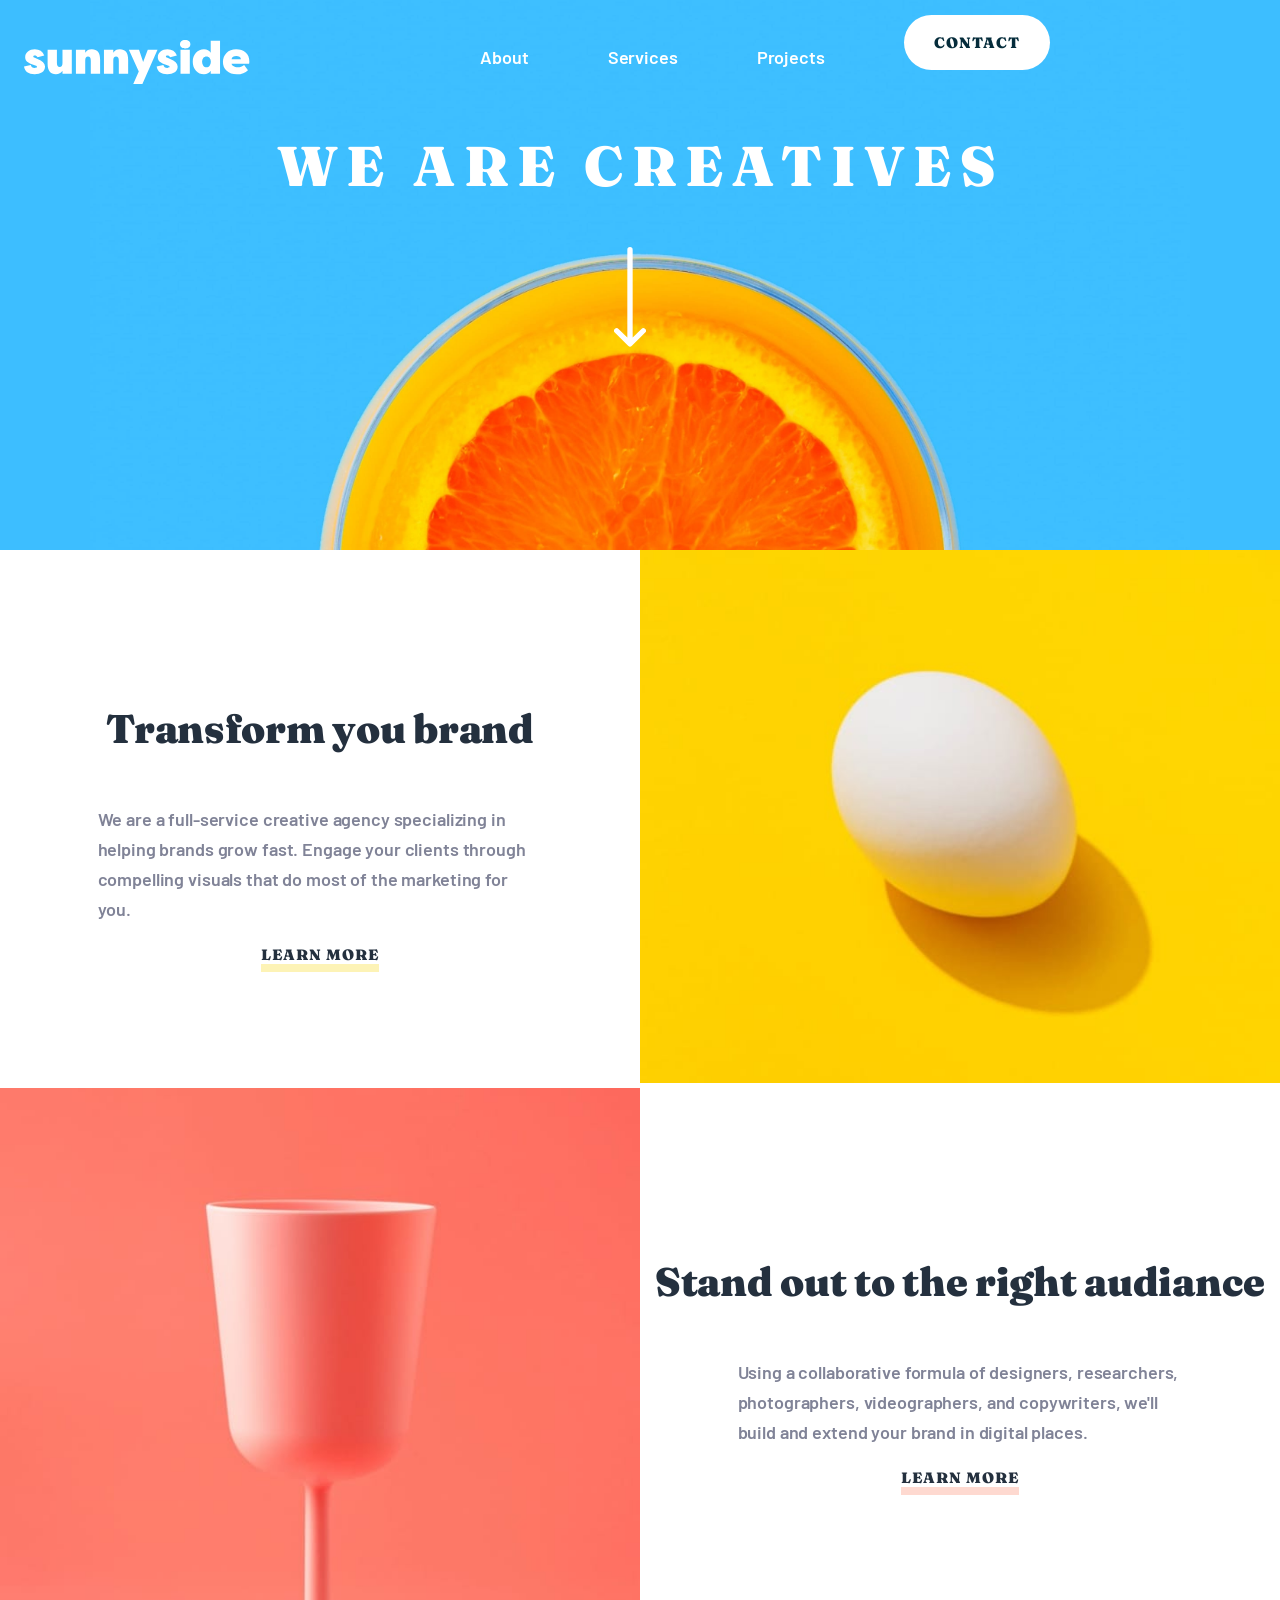
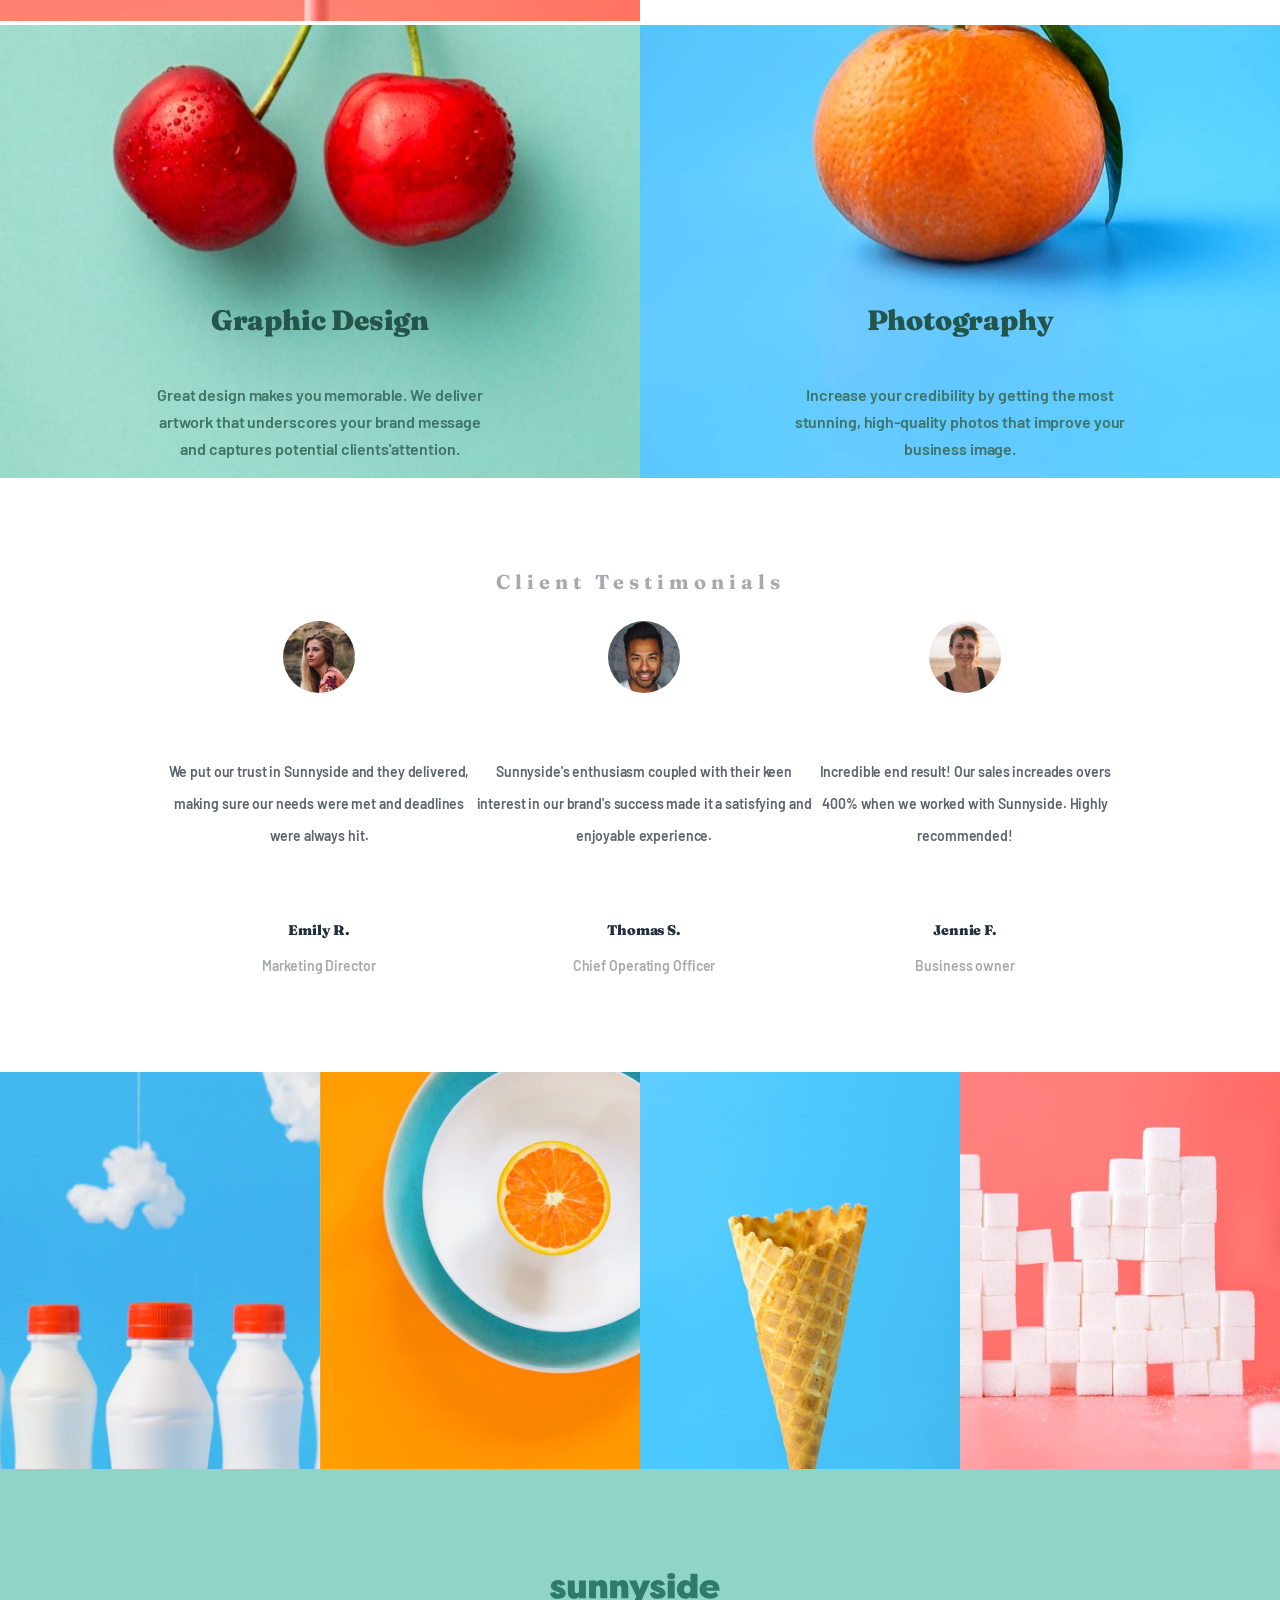
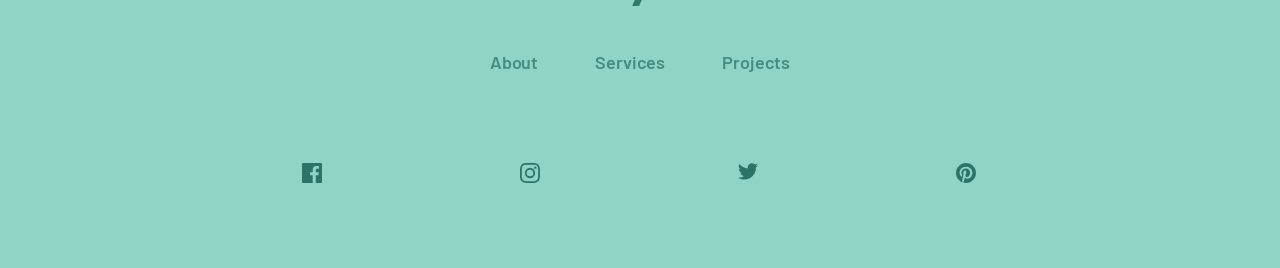
==== commit 7ec8bb8d: "finishing" ====
--- a/sunnyside.html
+++ b/sunnyside.html
@@ -105,17 +105,17 @@
                 <img class="brand" src="/ressources/images/logo.svg">
                 <article class="infos-foot">
                     <div class="elements">
-                        <p class="abt">About</p>
-                        <p class="serv">Services</p>
-                        <p class="pjt">Projects</p>
+                        <a class="abt" href="#">About</a>
+                        <a class="serv" href="#">Services</a>
+                        <a class="pjt" href="#">Projects</a>
                     </div>
                 </article>
                 <article class="social-media">
                     <div class="logos">
-                        <img class="fb" src="/ressources/images/icons/icon-facebook.svg">
-                        <img class="ig" src="/ressources/images/icons/icon-instagram.svg">
-                        <img class="tw" src="/ressources/images/icons/icon-twitter.svg">
-                        <img class="pt" src="/ressources/images/icons/icon-pinterest.svg">
+                        <a href="#"><img class="fb" src="/ressources/images/icons/icon-facebook.svg"></a>
+                        <a href="#"><img class="ig" src="/ressources/images/icons/icon-instagram.svg"></a>
+                        <a href="#"><img class="tw" src="/ressources/images/icons/icon-twitter.svg"></a>
+                        <a href="#"><img class="pt" src="/ressources/images/icons/icon-pinterest.svg"></a>
                     </div>
                 </article>
             </article>
--- a/assets/style/scss/style.css
+++ b/assets/style/scss/style.css
@@ -238,6 +238,26 @@
 }
 
 @media screen and (max-width: 768px) {
+  .menu {
+    color: #808397;
+    font-family: "Barlow";
+    font-size: 20px;
+    font-style: normal;
+    font-weight: 600;
+    line-height: 25px; /* 125% */
+    letter-spacing: -0.143px;
+    text-decoration: none;
+  }
+  .menu_contact {
+    color: #808397;
+    font-family: "Barlow";
+    font-size: 20px;
+    font-style: normal;
+    font-weight: 600;
+    line-height: 25px; /* 125% */
+    letter-spacing: -0.143px;
+    text-decoration: none;
+  }
   .title {
     font-family: "Fraunces", serif;
     color: #FFF;
@@ -438,15 +458,15 @@
   }
   .menu_contact:hover {
     border-radius: 28px;
-    opacity: 0.2537;
+    opacity: 0.5;
     background: #FFF;
     color: #FFF;
     font-family: "Fraunces";
     font-size: 15px;
     font-style: normal;
-    font-weight: 700;
+    font-weight: 900;
     line-height: 25px; /* 166.667% */
-    letter-spacing: -0.107px;
+    letter-spacing: 1px;
     text-transform: uppercase;
   }
   .informations h2 {
@@ -568,6 +588,37 @@
     letter-spacing: -0.1px;
   }
 }
+.elements a {
+  color: #458D7E;
+  font-family: "Barlow";
+  font-size: 18px;
+  font-style: normal;
+  font-weight: 600;
+  line-height: 25px; /* 138.889% */
+  letter-spacing: -0.129px;
+  text-decoration: none;
+}
+.elements a:hover {
+  text-decoration: none;
+  color: white;
+}
+
+.fb:hover {
+  filter: invert(93%) sepia(7%) saturate(27%) hue-rotate(216deg) brightness(150%) contrast(110%);
+}
+
+.ig:hover {
+  filter: invert(93%) sepia(7%) saturate(27%) hue-rotate(216deg) brightness(150%) contrast(110%);
+}
+
+.tw:hover {
+  filter: invert(93%) sepia(7%) saturate(27%) hue-rotate(216deg) brightness(150%) contrast(110%);
+}
+
+.pt:hover {
+  filter: invert(93%) sepia(7%) saturate(27%) hue-rotate(216deg) brightness(150%) contrast(110%);
+}
+
 @media screen and (max-width: 768px) {
   header {
     background: url("/ressources/images/photos/image-header.jpg") no-repeat center bottom, #3DBEFF;
@@ -578,8 +629,6 @@
   header .navbar {
     display: grid;
     grid-template-columns: auto auto;
-    -moz-column-gap: 300px;
-         column-gap: 300px;
   }
   header .navbar img.brand {
     width: 250px;
@@ -587,6 +636,11 @@
     margin-top: 32px;
     padding-left: 24px;
   }
+  header .navbar .burgermenu {
+    display: flex;
+    flex-direction: column;
+    align-items: end;
+  }
   header .arrow {
     padding-left: 45%;
     height: 200px;
@@ -606,10 +660,7 @@
     display: grid;
     grid-template-columns: auto auto;
     display: grid;
-    grid-template-columns: auto auto;
-    -moz-column-gap: 350px;
-         column-gap: 350px;
-    height: 70px;
+    height: 85px;
   }
   header .nav .navbar img.brand {
     width: 250px;
@@ -620,12 +671,10 @@
   header .nav .navbar .burgermenu {
     display: grid;
     grid-template-columns: auto auto auto auto;
-    width: 250px;
     height: 70px;
-    margin-top: 32px;
-    justify-content: center;
-    align-items: center;
     gap: 79px;
+    align-items: end;
+    justify-content: end;
   }
   header .arrow {
     padding-left: 48%;
